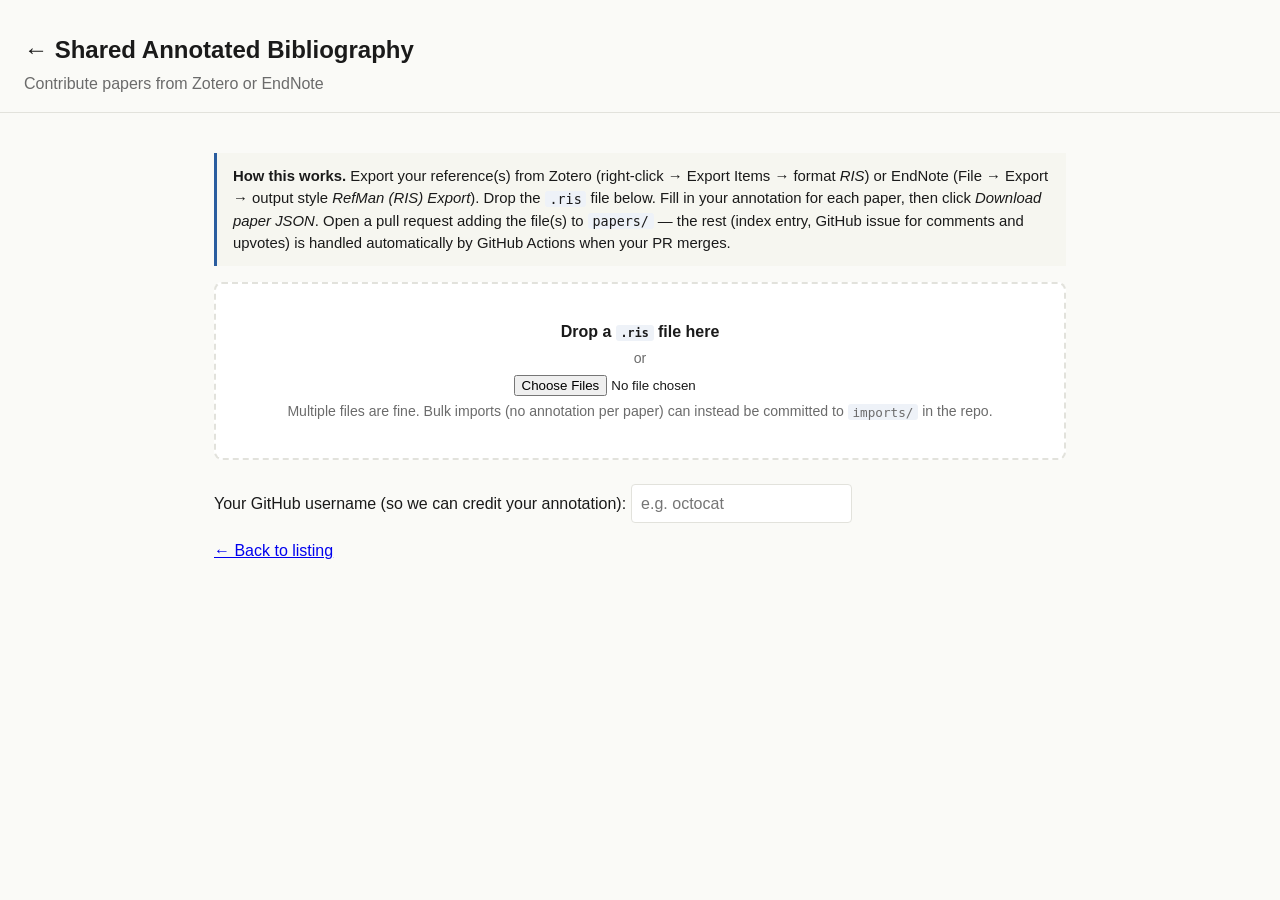
==== contribute.html @ 42fcf1e7 "Initial commit: walking skeleton + RIS import automation" ====
<!DOCTYPE html>
<html lang="en">
<head>
  <meta charset="UTF-8">
  <meta name="viewport" content="width=device-width, initial-scale=1.0">
  <title>Contribute · Shared Annotated Bibliography</title>
  <link rel="stylesheet" href="css/styles.css">
  <style>
    .dropzone {
      border: 2px dashed var(--border);
      border-radius: 8px;
      padding: 2rem;
      text-align: center;
      background: var(--card);
      transition: border-color 0.15s, background 0.15s;
      margin-bottom: 1.5rem;
    }
    .dropzone.over { border-color: var(--accent); background: #f0f4fb; }
    .dropzone p { margin: 0.25rem 0; }
    .dropzone .small { color: var(--muted); font-size: 0.88rem; }
    .record {
      background: var(--card);
      border: 1px solid var(--border);
      border-radius: 6px;
      padding: 1rem 1.25rem;
      margin-bottom: 1rem;
    }
    .record h3 { margin: 0 0 0.25rem; font-size: 1.05rem; }
    .record .meta { color: var(--muted); margin: 0 0 0.75rem; font-size: 0.92rem; }
    .field { display: block; margin-bottom: 0.75rem; }
    .field label { display: block; font-size: 0.85rem; color: var(--muted); margin-bottom: 0.2rem; }
    .field input, .field textarea {
      width: 100%; padding: 0.5rem 0.6rem;
      border: 1px solid var(--border); border-radius: 4px;
      font: inherit; font-size: 0.95rem;
      background: #fff;
    }
    .field textarea { min-height: 60px; resize: vertical; }
    .row { display: grid; grid-template-columns: 1fr 1fr; gap: 0.75rem; }
    .actions-row { display: flex; gap: 0.75rem; flex-wrap: wrap; margin-top: 0.75rem; }
    .btn {
      padding: 0.45rem 0.85rem; border: 1px solid var(--border);
      border-radius: 4px; background: #fff; cursor: pointer;
      font: inherit; font-size: 0.9rem;
    }
    .btn.primary { background: var(--accent); color: white; border-color: var(--accent); }
    .btn:hover { border-color: var(--accent); }
    .help-box { background: #f6f6f0; border-left: 3px solid var(--accent);
                padding: 0.75rem 1rem; margin: 1rem 0; font-size: 0.93rem; }
    code { background: #eef2f8; padding: 0.05rem 0.3rem; border-radius: 3px; font-size: 0.9em; }
  </style>
</head>
<body>
  <header class="site-header">
    <h1><a href="index.html" style="color:inherit;text-decoration:none;">← Shared Annotated Bibliography</a></h1>
    <p class="tagline">Contribute papers from Zotero or EndNote</p>
  </header>

  <main>
    <div class="help-box">
      <strong>How this works.</strong> Export your reference(s) from
      Zotero (right-click → Export Items → format <em>RIS</em>) or
      EndNote (File → Export → output style <em>RefMan (RIS) Export</em>).
      Drop the <code>.ris</code> file below. Fill in your annotation for each paper,
      then click <em>Download paper JSON</em>. Open a pull request adding the file(s) to <code>papers/</code> —
      the rest (index entry, GitHub issue for comments and upvotes) is handled automatically by GitHub Actions when your PR merges.
    </div>

    <div id="dropzone" class="dropzone">
      <p><strong>Drop a <code>.ris</code> file here</strong></p>
      <p class="small">or</p>
      <p><input type="file" id="file" accept=".ris,text/plain" multiple></p>
      <p class="small">Multiple files are fine. Bulk imports (no annotation per paper) can instead be committed to <code>imports/</code> in the repo.</p>
    </div>

    <p><label>Your GitHub username (so we can credit your annotation): <input id="gh-user" type="text" placeholder="e.g. octocat" style="padding:0.4rem 0.6rem;border:1px solid var(--border);border-radius:4px;font:inherit;"></label></p>

    <div id="status" class="status" role="status"></div>
    <div id="records"></div>

    <p><a href="index.html">← Back to listing</a></p>
  </main>

  <script src="js/ris-parser.js"></script>
  <script src="js/contribute.js"></script>
</body>
</html>
---- css/styles.css ----
:root {
  --bg: #fafaf7;
  --fg: #1a1a1a;
  --muted: #6b6b6b;
  --accent: #2a5d9f;
  --card: #ffffff;
  --border: #e2e2dc;
  --highlight: rgba(255, 230, 0, 0.4);
}

* { box-sizing: border-box; }

body {
  margin: 0;
  font-family: -apple-system, BlinkMacSystemFont, "Segoe UI", Helvetica, Arial, sans-serif;
  background: var(--bg);
  color: var(--fg);
  line-height: 1.5;
}

.site-header {
  padding: 2rem 1.5rem 1rem;
  border-bottom: 1px solid var(--border);
}

.site-header h1 {
  margin: 0 0 0.25rem;
  font-size: 1.5rem;
}

.tagline {
  margin: 0;
  color: var(--muted);
}

main {
  max-width: 900px;
  margin: 0 auto;
  padding: 1.5rem;
}

.toolbar {
  display: flex;
  gap: 0.75rem;
  margin-bottom: 1.5rem;
  flex-wrap: wrap;
}

.toolbar input,
.toolbar select {
  padding: 0.5rem 0.75rem;
  border: 1px solid var(--border);
  border-radius: 4px;
  background: var(--card);
  font-size: 0.95rem;
}

.toolbar input {
  flex: 1;
  min-width: 200px;
}

.btn-link {
  padding: 0.5rem 0.85rem;
  border: 1px solid var(--accent);
  border-radius: 4px;
  background: var(--accent);
  color: white;
  text-decoration: none;
  font-size: 0.92rem;
}
.btn-link:hover { background: #1f4a82; }

.status {
  color: var(--muted);
  margin-bottom: 1rem;
  font-size: 0.9rem;
}

.paper-list {
  list-style: none;
  margin: 0;
  padding: 0;
  display: flex;
  flex-direction: column;
  gap: 1rem;
}

.paper-card {
  background: var(--card);
  border: 1px solid var(--border);
  border-radius: 6px;
  padding: 1rem 1.25rem;
}

.paper-card h2 {
  margin: 0 0 0.25rem;
  font-size: 1.1rem;
}

.paper-card h2 a {
  color: var(--fg);
  text-decoration: none;
}

.paper-card h2 a:hover { color: var(--accent); }

.paper-meta {
  color: var(--muted);
  font-size: 0.9rem;
  margin: 0 0 0.5rem;
}

.paper-tags {
  display: flex;
  flex-wrap: wrap;
  gap: 0.4rem;
  margin: 0.5rem 0;
}

.tag {
  font-size: 0.78rem;
  background: #eef2f8;
  color: var(--accent);
  padding: 0.15rem 0.5rem;
  border-radius: 999px;
}

.paper-summary {
  margin: 0.5rem 0 0;
  color: #333;
}

.paper-footer {
  display: flex;
  gap: 1rem;
  margin-top: 0.75rem;
  font-size: 0.88rem;
  color: var(--muted);
  align-items: center;
}

.paper-footer .counts { display: flex; gap: 1rem; }

.site-footer {
  text-align: center;
  padding: 2rem 1rem;
  color: var(--muted);
  font-size: 0.88rem;
}

/* paper detail */
.paper-detail header { padding-bottom: 1rem; border-bottom: 1px solid var(--border); margin-bottom: 1.5rem; }
.paper-detail h1 { margin: 0 0 0.25rem; font-size: 1.4rem; }
.paper-detail .meta { color: var(--muted); margin: 0; }
.paper-detail .annotation { background: var(--card); border: 1px solid var(--border); border-radius: 6px; padding: 1rem 1.25rem; margin-bottom: 1.5rem; }
.paper-detail .annotation h3 { margin: 0 0 0.25rem; font-size: 0.85rem; text-transform: uppercase; letter-spacing: 0.04em; color: var(--muted); }
.paper-detail .annotation section + section { margin-top: 0.75rem; }

.actions { display: flex; gap: 0.75rem; margin: 1rem 0; flex-wrap: wrap; }
.actions a {
  display: inline-block;
  padding: 0.45rem 0.85rem;
  border: 1px solid var(--border);
  border-radius: 4px;
  background: var(--card);
  text-decoration: none;
  color: var(--fg);
  font-size: 0.9rem;
}
.actions a:hover { border-color: var(--accent); color: var(--accent); }

/* PDF viewer */
.pdf-wrap { background: #2b2b2b; padding: 1rem; border-radius: 6px; overflow: auto; max-height: 75vh; }
.pdf-page-wrap { position: relative; margin: 0 auto 1rem; box-shadow: 0 2px 12px rgba(0,0,0,0.4); }
.pdf-page-wrap canvas { display: block; }
.pdf-highlight {
  position: absolute;
  background: var(--highlight);
  cursor: pointer;
  border-bottom: 2px solid #e6a700;
  mix-blend-mode: multiply;
}
.pdf-highlight:hover { background: rgba(255, 200, 0, 0.55); }

.highlight-list { margin-top: 1.5rem; }
.highlight-list h3 { font-size: 1rem; }
.highlight-list ol { padding-left: 1.2rem; }
.highlight-list li { margin-bottom: 0.75rem; }
.highlight-list blockquote {
  margin: 0 0 0.25rem;
  padding-left: 0.75rem;
  border-left: 3px solid #e6a700;
  color: #333;
  font-style: italic;
}
.highlight-list .note { color: #333; font-size: 0.95rem; }
.highlight-list .by { color: var(--muted); font-size: 0.85rem; }

.comments h3 { font-size: 1rem; margin-top: 2rem; }
.comments ul { list-style: none; padding: 0; }
.comments li { background: var(--card); border: 1px solid var(--border); border-radius: 6px; padding: 0.75rem 1rem; margin-bottom: 0.5rem; }
.comments .by { color: var(--muted); font-size: 0.85rem; margin-bottom: 0.25rem; }
.comments .body { white-space: pre-wrap; }
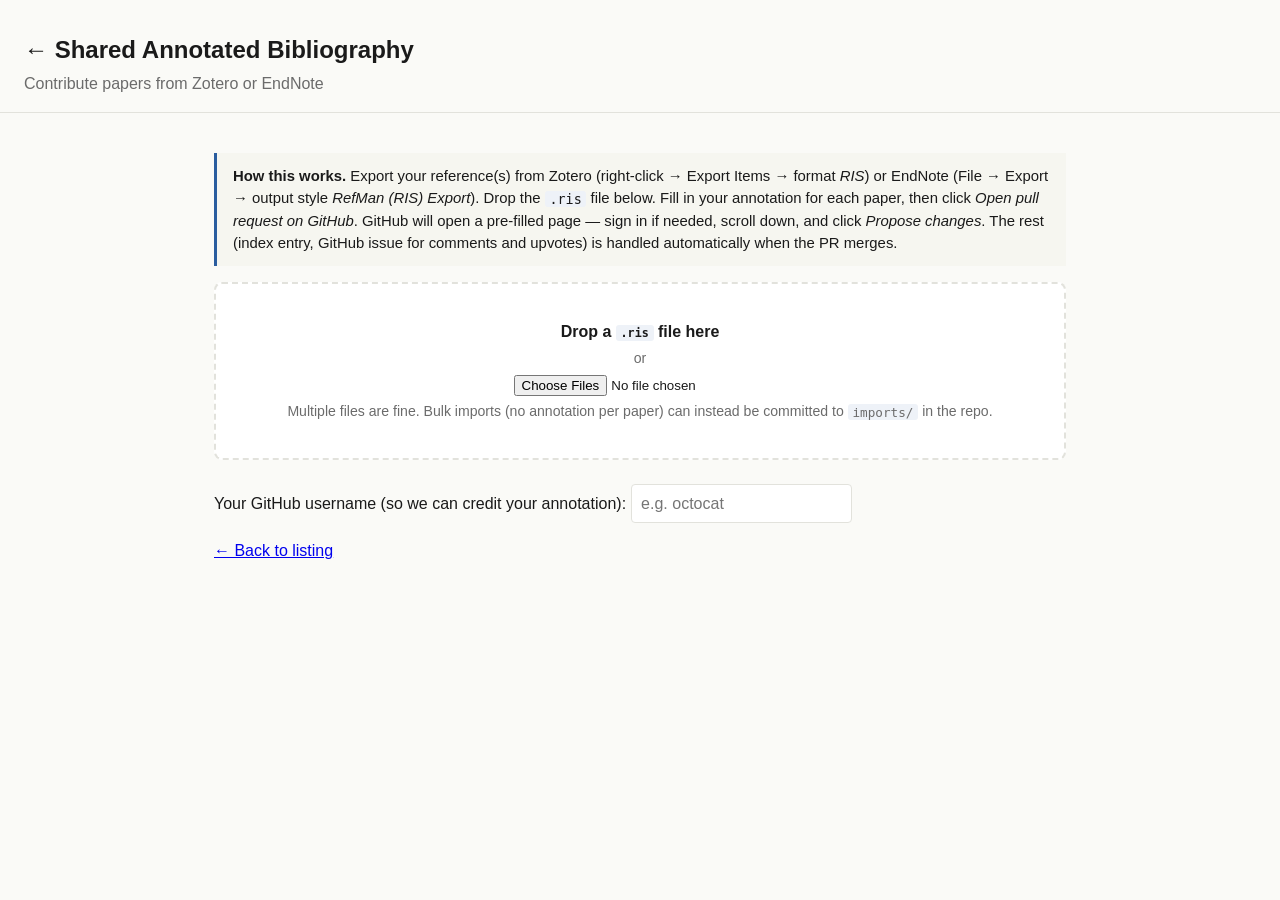
==== commit 6ebbb5ec: "Add one-click 'Open pull request on GitHub' button to contribute page" ====
--- a/contribute.html
+++ b/contribute.html
@@ -62,8 +62,9 @@
       Zotero (right-click → Export Items → format <em>RIS</em>) or
       EndNote (File → Export → output style <em>RefMan (RIS) Export</em>).
       Drop the <code>.ris</code> file below. Fill in your annotation for each paper,
-      then click <em>Download paper JSON</em>. Open a pull request adding the file(s) to <code>papers/</code> —
-      the rest (index entry, GitHub issue for comments and upvotes) is handled automatically by GitHub Actions when your PR merges.
+      then click <em>Open pull request on GitHub</em>. GitHub will open a pre-filled page —
+      sign in if needed, scroll down, and click <em>Propose changes</em>. The rest
+      (index entry, GitHub issue for comments and upvotes) is handled automatically when the PR merges.
     </div>
 
     <div id="dropzone" class="dropzone">
@@ -82,6 +83,7 @@
   </main>
 
   <script src="js/ris-parser.js"></script>
+  <script src="js/github-api.js"></script>
   <script src="js/contribute.js"></script>
 </body>
 </html>
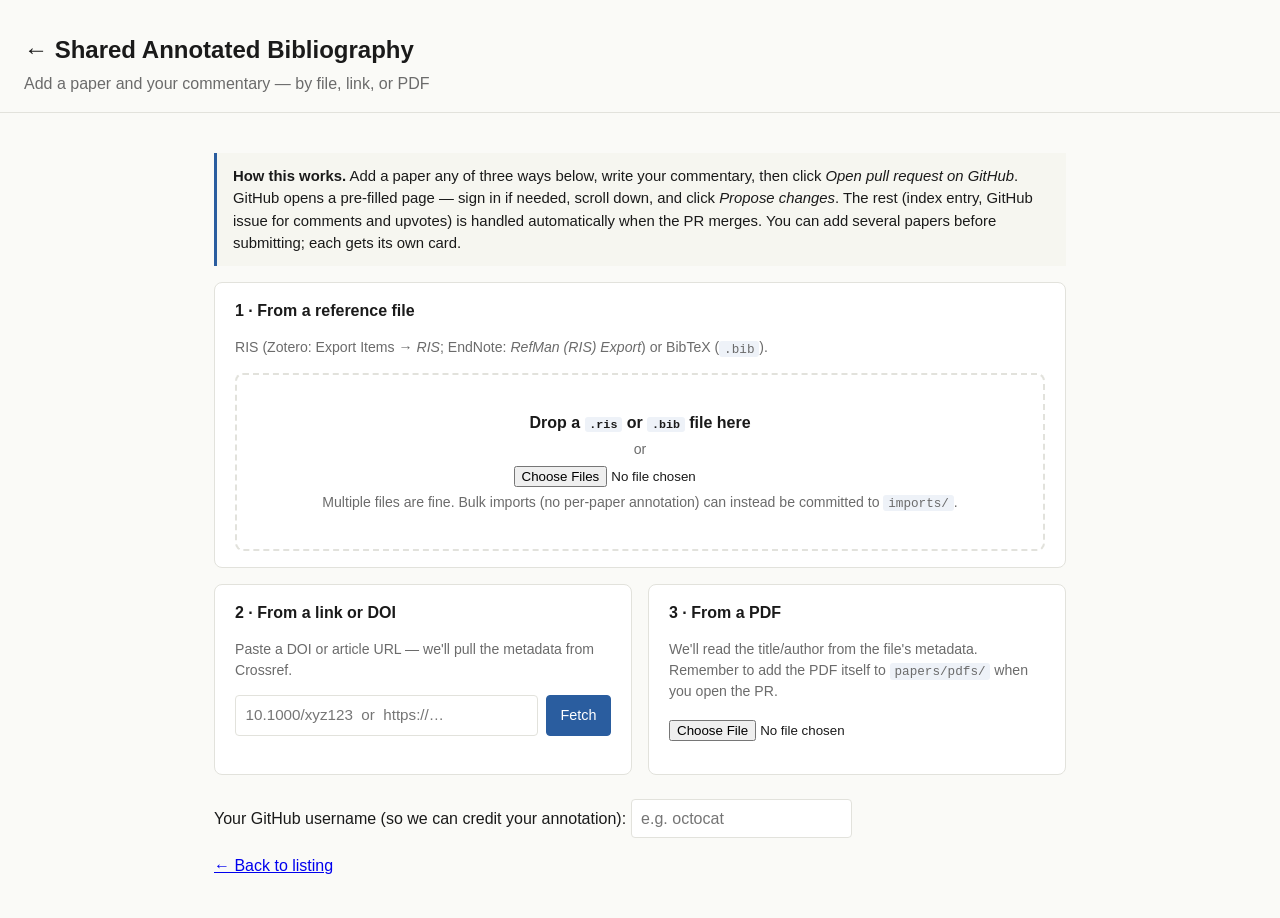
==== commit 6c09c8be: "Phase 1: multi-source submission (RIS/BibTeX, DOI/link, PDF) + roadmap - Add dependency-free BibTeX " ====
--- a/contribute.html
+++ b/contribute.html
@@ -48,30 +48,61 @@
     .help-box { background: #f6f6f0; border-left: 3px solid var(--accent);
                 padding: 0.75rem 1rem; margin: 1rem 0; font-size: 0.93rem; }
     code { background: #eef2f8; padding: 0.05rem 0.3rem; border-radius: 3px; font-size: 0.9em; }
+    .methods { display: grid; gap: 1rem; margin-bottom: 1.5rem; }
+    .method { border: 1px solid var(--border); border-radius: 8px; padding: 1rem 1.25rem; background: var(--card); }
+    .method h2 { margin: 0 0 0.35rem; font-size: 1rem; }
+    .method .dropzone { margin-bottom: 0; }
+    .method .small { color: var(--muted); font-size: 0.88rem; }
+    .id-row { display: flex; gap: 0.5rem; }
+    .id-row input { flex: 1; padding: 0.5rem 0.6rem; border: 1px solid var(--border);
+                    border-radius: 4px; font: inherit; font-size: 0.95rem; background: #fff; }
+    @media (min-width: 760px) { .methods { grid-template-columns: 1fr 1fr; }
+      .method:first-child { grid-column: 1 / -1; } }
   </style>
 </head>
 <body>
   <header class="site-header">
     <h1><a href="index.html" style="color:inherit;text-decoration:none;">← Shared Annotated Bibliography</a></h1>
-    <p class="tagline">Contribute papers from Zotero or EndNote</p>
+    <p class="tagline">Add a paper and your commentary — by file, link, or PDF</p>
   </header>
 
   <main>
     <div class="help-box">
-      <strong>How this works.</strong> Export your reference(s) from
-      Zotero (right-click → Export Items → format <em>RIS</em>) or
-      EndNote (File → Export → output style <em>RefMan (RIS) Export</em>).
-      Drop the <code>.ris</code> file below. Fill in your annotation for each paper,
-      then click <em>Open pull request on GitHub</em>. GitHub will open a pre-filled page —
-      sign in if needed, scroll down, and click <em>Propose changes</em>. The rest
-      (index entry, GitHub issue for comments and upvotes) is handled automatically when the PR merges.
+      <strong>How this works.</strong> Add a paper any of three ways below, write your
+      commentary, then click <em>Open pull request on GitHub</em>. GitHub opens a pre-filled
+      page — sign in if needed, scroll down, and click <em>Propose changes</em>. The rest
+      (index entry, GitHub issue for comments and upvotes) is handled automatically when the
+      PR merges. You can add several papers before submitting; each gets its own card.
     </div>
 
-    <div id="dropzone" class="dropzone">
-      <p><strong>Drop a <code>.ris</code> file here</strong></p>
-      <p class="small">or</p>
-      <p><input type="file" id="file" accept=".ris,text/plain" multiple></p>
-      <p class="small">Multiple files are fine. Bulk imports (no annotation per paper) can instead be committed to <code>imports/</code> in the repo.</p>
+    <div class="methods">
+      <section class="method">
+        <h2>1 · From a reference file</h2>
+        <p class="small">RIS (Zotero: Export Items → <em>RIS</em>; EndNote: <em>RefMan (RIS) Export</em>)
+          or BibTeX (<code>.bib</code>).</p>
+        <div id="dropzone" class="dropzone">
+          <p><strong>Drop a <code>.ris</code> or <code>.bib</code> file here</strong></p>
+          <p class="small">or</p>
+          <p><input type="file" id="file" accept=".ris,.bib,.bibtex,text/plain" multiple></p>
+          <p class="small">Multiple files are fine. Bulk imports (no per-paper annotation) can instead be committed to <code>imports/</code>.</p>
+        </div>
+      </section>
+
+      <section class="method">
+        <h2>2 · From a link or DOI</h2>
+        <p class="small">Paste a DOI or article URL — we'll pull the metadata from Crossref.</p>
+        <div class="id-row">
+          <input id="identifier" type="text" placeholder="10.1000/xyz123  or  https://…">
+          <button id="identifier-btn" class="btn primary" type="button">Fetch</button>
+        </div>
+      </section>
+
+      <section class="method">
+        <h2>3 · From a PDF</h2>
+        <p class="small">We'll read the title/author from the file's metadata. Remember to add the
+          PDF itself to <code>papers/pdfs/</code> when you open the PR.</p>
+        <p><input type="file" id="pdf" accept=".pdf,application/pdf"></p>
+      </section>
     </div>
 
     <p><label>Your GitHub username (so we can credit your annotation): <input id="gh-user" type="text" placeholder="e.g. octocat" style="padding:0.4rem 0.6rem;border:1px solid var(--border);border-radius:4px;font:inherit;"></label></p>
@@ -83,6 +114,7 @@
   </main>
 
   <script src="js/ris-parser.js"></script>
+  <script src="js/bibtex-parser.js"></script>
   <script src="js/github-api.js"></script>
   <script src="js/contribute.js"></script>
 </body>
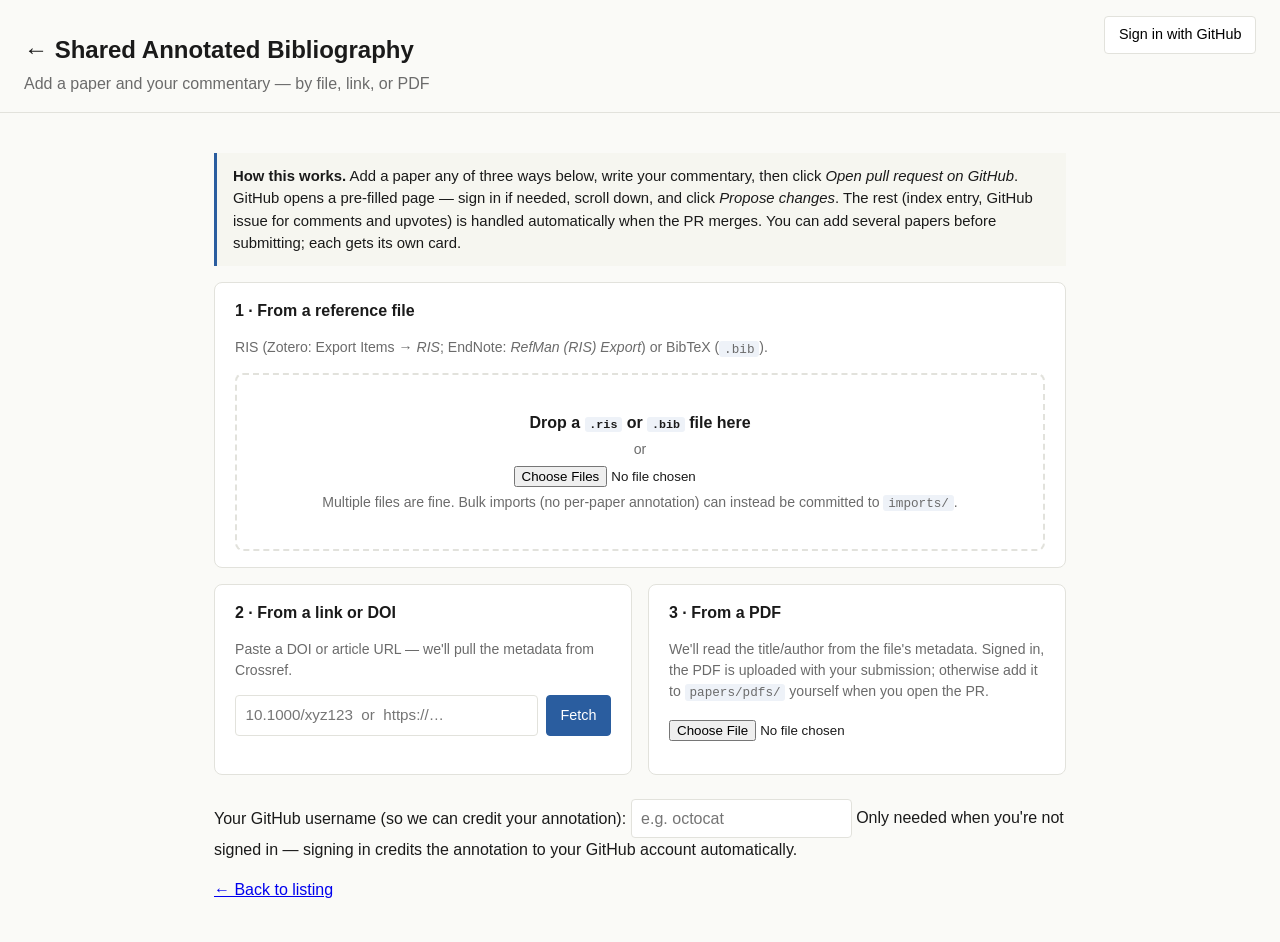
==== commit 1c1b0848: "Phase 7: commit submissions through the proxy Closes the Phase 1 write path. POST /papers commits pa" ====
--- a/contribute.html
+++ b/contribute.html
@@ -62,6 +62,7 @@
 </head>
 <body>
   <header class="site-header">
+    <div id="account" class="account"></div>
     <h1><a href="index.html" style="color:inherit;text-decoration:none;">← Shared Annotated Bibliography</a></h1>
     <p class="tagline">Add a paper and your commentary — by file, link, or PDF</p>
   </header>
@@ -99,13 +100,16 @@
 
       <section class="method">
         <h2>3 · From a PDF</h2>
-        <p class="small">We'll read the title/author from the file's metadata. Remember to add the
-          PDF itself to <code>papers/pdfs/</code> when you open the PR.</p>
+        <p class="small">We'll read the title/author from the file's metadata. Signed in, the PDF
+          is uploaded with your submission; otherwise add it to <code>papers/pdfs/</code>
+          yourself when you open the PR.</p>
         <p><input type="file" id="pdf" accept=".pdf,application/pdf"></p>
       </section>
     </div>
 
-    <p><label>Your GitHub username (so we can credit your annotation): <input id="gh-user" type="text" placeholder="e.g. octocat" style="padding:0.4rem 0.6rem;border:1px solid var(--border);border-radius:4px;font:inherit;"></label></p>
+    <p><label>Your GitHub username (so we can credit your annotation): <input id="gh-user" type="text" placeholder="e.g. octocat" style="padding:0.4rem 0.6rem;border:1px solid var(--border);border-radius:4px;font:inherit;"></label>
+      <span class="small">Only needed when you're not signed in — signing in credits the annotation
+      to your GitHub account automatically.</span></p>
 
     <div id="status" class="status" role="status"></div>
     <div id="records"></div>
@@ -116,6 +120,8 @@
   <script src="js/ris-parser.js"></script>
   <script src="js/bibtex-parser.js"></script>
   <script src="js/github-api.js"></script>
+  <!-- Provides GitHub sign-in and the bearer token used to submit directly. -->
+  <script src="js/ratings.js"></script>
   <script src="js/contribute.js"></script>
 </body>
 </html>
--- a/css/styles.css
+++ b/css/styles.css
@@ -91,7 +91,48 @@
   border: 1px solid var(--border);
   border-radius: 6px;
   padding: 1rem 1.25rem;
-}
+  position: relative;
+}
+
+.select-box {
+  position: absolute;
+  top: 0.85rem;
+  right: 0.95rem;
+  cursor: pointer;
+}
+.select-box input { width: 1.05rem; height: 1.05rem; cursor: pointer; }
+.paper-card h2 { padding-right: 1.75rem; }
+
+/* generic button (shared with contribute page styling) */
+.btn {
+  padding: 0.45rem 0.85rem;
+  border: 1px solid var(--border);
+  border-radius: 4px;
+  background: var(--card);
+  cursor: pointer;
+  font: inherit;
+  font-size: 0.9rem;
+}
+.btn:hover { border-color: var(--accent); }
+
+.exportbar {
+  display: flex;
+  flex-wrap: wrap;
+  align-items: center;
+  gap: 0.6rem;
+  background: var(--card);
+  border: 1px solid var(--border);
+  border-radius: 6px;
+  padding: 0.6rem 0.85rem;
+  margin-bottom: 1.25rem;
+  font-size: 0.9rem;
+}
+.exportbar #export-count { font-weight: 600; }
+.exportbar .select-all { color: var(--muted); display: inline-flex; align-items: center; gap: 0.3rem; }
+.exportbar select { padding: 0.4rem 0.5rem; border: 1px solid var(--border); border-radius: 4px; font: inherit; background: #fff; }
+.exportbar .btn-link { cursor: pointer; border: 1px solid var(--accent); }
+.cite-line { margin: 0.25rem 0 0; }
+.cite-line .cite-src { color: var(--muted); }
 
 .paper-card h2 {
   margin: 0 0 0.25rem;
@@ -125,6 +166,44 @@
   padding: 0.15rem 0.5rem;
   border-radius: 999px;
 }
+
+/* clickable tag chips (facet bar + cards) */
+button.tag {
+  border: 1px solid #dbe3f0;
+  cursor: pointer;
+  font-family: inherit;
+  line-height: 1.4;
+}
+button.tag:hover { background: #e1e9f5; }
+button.tag.active {
+  background: var(--accent);
+  color: #fff;
+  border-color: var(--accent);
+}
+.tag-count {
+  margin-left: 0.3rem;
+  opacity: 0.7;
+  font-variant-numeric: tabular-nums;
+}
+
+.tagbar {
+  display: flex;
+  flex-wrap: wrap;
+  gap: 0.4rem;
+  align-items: center;
+  margin: -0.75rem 0 1.25rem;
+}
+.tagbar-label { font-size: 0.8rem; color: var(--muted); margin-right: 0.15rem; }
+.tagbar-clear {
+  background: none;
+  border: none;
+  color: var(--muted);
+  cursor: pointer;
+  font-size: 0.8rem;
+  text-decoration: underline;
+  margin-left: 0.25rem;
+}
+.tagbar-clear:hover { color: var(--fg); }
 
 .paper-summary {
   margin: 0.5rem 0 0;
@@ -202,3 +281,103 @@
 .comments li { background: var(--card); border: 1px solid var(--border); border-radius: 6px; padding: 0.75rem 1rem; margin-bottom: 0.5rem; }
 .comments .by { color: var(--muted); font-size: 0.85rem; margin-bottom: 0.25rem; }
 .comments .body { white-space: pre-wrap; }
+
+/* --- ratings + account (Phase 3) ------------------------------------------ */
+
+.site-header { position: relative; }
+
+.account {
+  position: absolute;
+  top: 1rem;
+  right: 1.5rem;
+  display: flex;
+  align-items: center;
+  gap: 0.5rem;
+  font-size: 0.9rem;
+}
+.account .account-user { color: var(--muted); }
+
+/* read-only star line on cards / detail */
+.stars {
+  color: #e6a700;
+  letter-spacing: 0.5px;
+  white-space: nowrap;
+}
+.stars.stars-empty { color: var(--muted); }
+.stars .rating-meta { color: var(--muted); font-size: 0.85em; }
+
+/* interactive star input on the detail page */
+.rating-block { margin: 1rem 0 1.5rem; }
+.rating-area { margin-top: 0.25rem; }
+.rating-mine { display: flex; align-items: center; gap: 0.6rem; }
+.rating-label { color: var(--muted); }
+.rating-avg { margin: 0.4rem 0 0; }
+.rating-msg { margin: 0.25rem 0 0; color: var(--muted); min-height: 1.2em; }
+
+.star-input { display: inline-flex; }
+.star-btn {
+  background: none;
+  border: none;
+  cursor: pointer;
+  font-size: 1.5rem;
+  line-height: 1;
+  padding: 0 1px;
+  color: #cbb35f;
+}
+.star-btn.on { color: #e6a700; }
+.star-btn:hover { color: #e6a700; }
+
+/* --- comments (Phase 4) --------------------------------------------------- */
+
+.comment-thread { margin: 0.5rem 0 0; }
+
+.thread-toggle {
+  background: none;
+  border: none;
+  padding: 0.2rem 0;
+  color: var(--accent);
+  cursor: pointer;
+  font: inherit;
+  font-size: 0.9rem;
+}
+.thread-toggle:hover { text-decoration: underline; }
+
+.thread-body { margin-top: 0.4rem; }
+
+.comment-list {
+  list-style: none;
+  padding: 0;
+  margin: 0 0 0.6rem;
+  display: flex;
+  flex-direction: column;
+  gap: 0.5rem;
+}
+.comment-list li {
+  border-left: 2px solid var(--border);
+  padding: 0.1rem 0 0.1rem 0.7rem;
+}
+.comment-list .by { color: var(--muted); font-size: 0.85rem; }
+.comment-list .by a { color: var(--accent); text-decoration: none; }
+.comment-list .body { white-space: pre-wrap; }
+.comment-empty { border: none !important; color: var(--muted); padding-left: 0 !important; }
+
+.comment-del {
+  background: none;
+  border: none;
+  color: var(--muted);
+  cursor: pointer;
+  font-size: 0.8rem;
+  padding: 0 0.2rem;
+}
+.comment-del:hover { color: #b00020; }
+
+.comment-form { display: flex; flex-direction: column; gap: 0.4rem; align-items: flex-start; }
+.comment-input {
+  width: 100%;
+  max-width: 560px;
+  padding: 0.5rem;
+  border: 1px solid var(--border);
+  border-radius: 4px;
+  font: inherit;
+  resize: vertical;
+}
